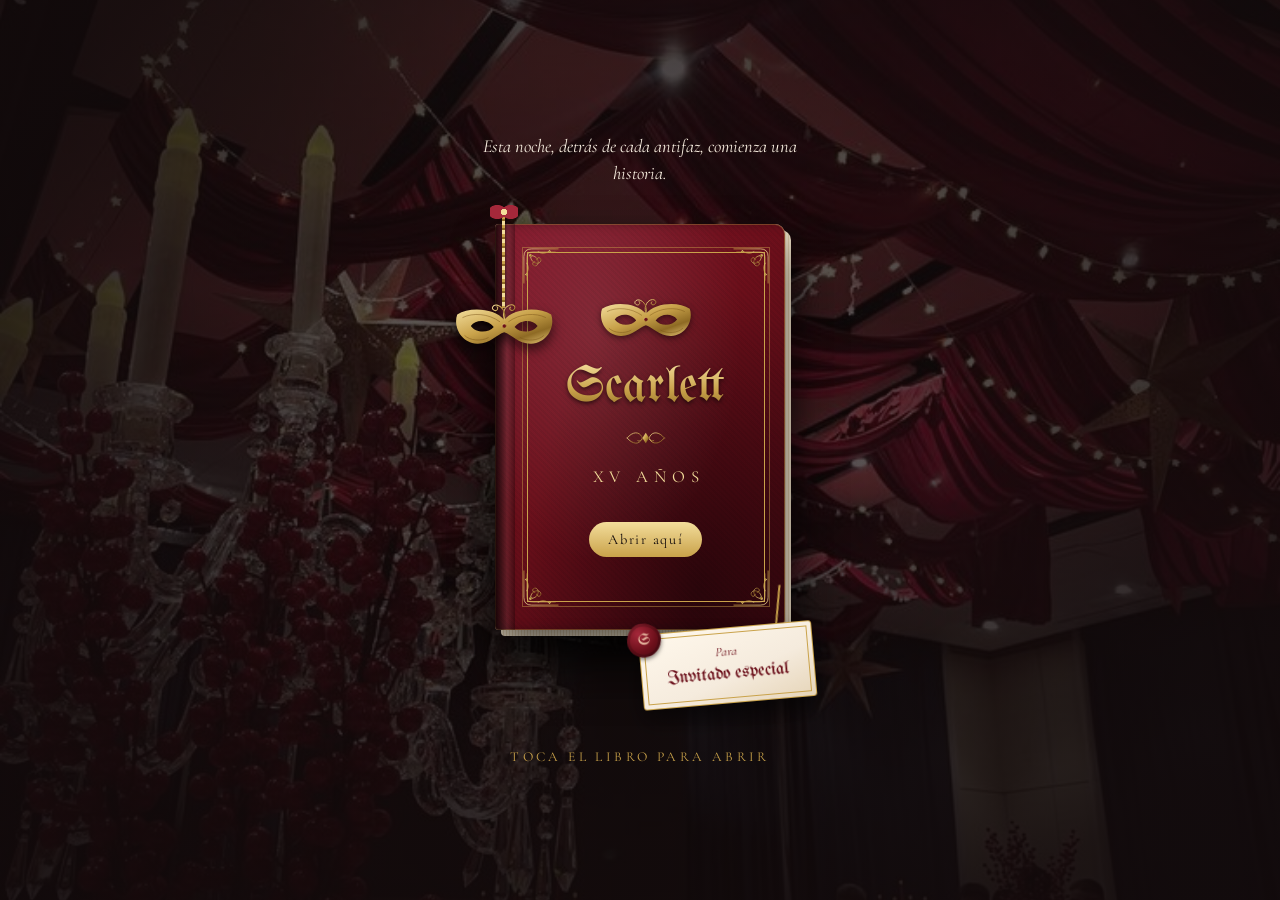
==== index.html @ 6836373e "Invitación XV de Scarlett" ====
<!doctype html>
<html lang="es">
<head>
  <meta charset="utf-8">
  <meta name="viewport" content="width=device-width, initial-scale=1, viewport-fit=cover">
  <title>Scarlett · XV años</title>
  <meta name="description" content="Baile de máscaras · Sábado 21 de noviembre de 2026 · Salón de Eventos Bonanza, El Alto">
  <meta name="theme-color" content="#120A0B">

  <!-- Vista previa al compartir por WhatsApp (se completan las URL al publicar) -->
  <meta property="og:type" content="website">
  <meta property="og:url" content="https://katlheen007.github.io/xv-scarlett/">
  <meta property="og:title" content="Scarlett · XV años">
  <meta property="og:description" content="Estás invitado a un baile de máscaras · Sábado 21 de noviembre, 17:00">
  <meta property="og:image" content="https://katlheen007.github.io/xv-scarlett/assets/portada-whatsapp.jpg">
  <meta property="og:image:width" content="1200">
  <meta property="og:image:height" content="630">
  <meta name="twitter:card" content="summary_large_image">

  <link rel="icon" href="assets/antifaz.svg" type="image/svg+xml">
  <link rel="preconnect" href="https://fonts.googleapis.com">
  <link rel="preconnect" href="https://fonts.gstatic.com" crossorigin>
  <link href="https://fonts.googleapis.com/css2?family=Cormorant+Garamond:ital,wght@0,400;0,500;0,600;1,400;1,500&family=UnifrakturMaguntia&display=swap" rel="stylesheet">
  <link rel="stylesheet" href="styles.css">
</head>
<body>
  <!-- Ornamentos reutilizables -->
  <svg width="0" height="0" style="position:absolute" aria-hidden="true">
    <defs>
      <linearGradient id="oro" x1="0" y1="0" x2="1" y2="1">
        <stop offset="0" stop-color="#F3DD9B"/>
        <stop offset=".45" stop-color="#C9A24A"/>
        <stop offset=".75" stop-color="#8E6A24"/>
        <stop offset="1" stop-color="#E8C877"/>
      </linearGradient>
      <!-- Esquina de filigrana -->
      <symbol id="esquina" viewBox="0 0 80 80">
        <g fill="none" stroke="url(#oro)" stroke-width="1.6" stroke-linecap="round">
          <path d="M4 76 V20 Q4 4 20 4 H76"/>
          <path d="M10 70 V24 Q10 10 24 10 H70" stroke-width=".8"/>
          <path d="M18 18 c10 0 16 6 16 14 c0 6 -5 9 -9 7 c-4 -2 -3 -8 2 -8"/>
          <path d="M18 18 c0 10 6 16 14 16 c6 0 9 -5 7 -9 c-2 -4 -8 -3 -8 2"/>
          <path d="M34 10 c6 4 14 4 22 0 M10 34 c4 6 4 14 0 22"/>
          <circle cx="18" cy="18" r="2.4" fill="url(#oro)"/>
          <circle cx="58" cy="9" r="1.5" fill="url(#oro)"/>
          <circle cx="9" cy="58" r="1.5" fill="url(#oro)"/>
        </g>
      </symbol>
      <!-- Separador -->
      <symbol id="separador" viewBox="0 0 240 24">
        <g fill="none" stroke="url(#oro)" stroke-width="1.2" stroke-linecap="round">
          <path d="M4 12 H92"/><path d="M148 12 H236"/>
          <path d="M92 12 c8 -10 18 -10 22 -2 c2 4 -2 8 -6 6"/>
          <path d="M148 12 c-8 -10 -18 -10 -22 -2 c-2 4 2 8 6 6"/>
          <path d="M92 12 c8 10 18 10 22 2"/><path d="M148 12 c-8 10 -18 10 -22 2"/>
        </g>
        <path d="M120 4 l5 8 -5 8 -5 -8z" fill="url(#oro)"/>
      </symbol>
      <!-- Antifaz -->
      <symbol id="antifaz" viewBox="0 0 200 100">
        <path fill="url(#oro)" fill-rule="evenodd" d="M100 34 C82 12 34 8 10 24 C2 46 16 78 48 80 C72 81 86 62 100 58 C114 62 128 81 152 80 C184 78 198 46 190 24 C166 8 118 12 100 34 Z
          M36 46 C46 32 70 34 80 48 C70 60 46 60 36 46 Z
          M164 46 C154 32 130 34 120 48 C130 60 154 60 164 46 Z"/>
        <g fill="none" stroke="#7A5418" stroke-width="1.3" opacity=".7">
          <path d="M20 30 C40 20 70 22 92 38"/><path d="M180 30 C160 20 130 22 108 38"/>
          <path d="M24 64 C34 74 56 76 70 68"/><path d="M176 64 C166 74 144 76 130 68"/>
        </g>
        <g fill="none" stroke="url(#oro)" stroke-width="2" stroke-linecap="round">
          <path d="M100 34 C96 22 100 10 110 6 C118 3 124 10 118 15 C114 18 108 14 112 10"/>
          <path d="M100 34 C104 20 96 8 86 6 C78 5 74 13 81 16 C86 18 90 12 86 9"/>
        </g>
        <circle cx="100" cy="46" r="4" fill="#6B0F1A" stroke="url(#oro)" stroke-width="1.2"/>
      </symbol>
    </defs>
  </svg>

  <canvas id="particulas" aria-hidden="true"></canvas>

  <!-- ============ PORTADA ============ -->
  <section id="portada" aria-label="Portada">
    <p class="portada-frase" data-texto="portadaFrase"></p>

    <div class="escena">
      <div class="libro" id="libro">
        <!-- Interior (se ve al abrir) -->
        <div class="libro-interior">
          <svg class="esq e1"><use href="#esquina"/></svg>
          <svg class="esq e2"><use href="#esquina"/></svg>
          <p class="interior-texto">Bienvenidos<br>al baile</p>
        </div>
        <div class="libro-paginas"></div>

        <!-- Tapa -->
        <button class="libro-tapa" id="abrir" aria-label="Abrir la invitación">
          <span class="tapa-frente">
            <span class="tapa-marco">
              <svg class="esq e1"><use href="#esquina"/></svg>
              <svg class="esq e2"><use href="#esquina"/></svg>
              <svg class="esq e3"><use href="#esquina"/></svg>
              <svg class="esq e4"><use href="#esquina"/></svg>
            </span>
            <svg class="tapa-antifaz"><use href="#antifaz"/></svg>
            <span class="tapa-nombre">Scarlett</span>
            <svg class="tapa-sep"><use href="#separador"/></svg>
            <span class="tapa-xv">XV años</span>
            <span class="tapa-boton">Abrir aquí</span>
          </span>
          <span class="tapa-dorso"></span>
        </button>
      </div>

      <!-- Antifaz colgante -->
      <div class="colgante" aria-hidden="true">
        <span class="cinta"></span>
        <span class="lazo"></span>
        <svg class="colgante-antifaz"><use href="#antifaz"/></svg>
      </div>

      <!-- Tarjeta con el nombre del invitado -->
      <div class="tarjeta" aria-live="polite">
        <span class="tarjeta-cordon"></span>
        <div class="tarjeta-cuerpo">
          <span class="tarjeta-para">Para</span>
          <span class="tarjeta-nombre" id="tarjetaNombre">Invitado especial</span>
          <span class="tarjeta-pases" id="tarjetaPases"></span>
          <span class="lacre">S</span>
        </div>
      </div>
    </div>

    <p class="portada-pista">Toca el libro para abrir</p>
  </section>

  <!-- ============ INVITACIÓN ============ -->
  <main id="invitacion" hidden>

    <!-- 1. Bienvenida -->
    <section class="seccion bienvenida">
      <div class="arco">
        <svg viewBox="0 0 260 360" class="arco-svg" aria-hidden="true">
          <defs>
            <linearGradient id="oroSil" x1="0" y1="0" x2="0" y2="1">
              <stop offset="0" stop-color="#F3DD9B"/><stop offset=".5" stop-color="#C9A24A"/><stop offset="1" stop-color="#8E6A24"/>
            </linearGradient>
            <radialGradient id="halo" cx=".5" cy=".38" r=".6">
              <stop offset="0" stop-color="#C9A24A" stop-opacity=".28"/><stop offset="1" stop-color="#C9A24A" stop-opacity="0"/>
            </radialGradient>
          </defs>
          <path d="M20 350 V130 C20 60 70 14 130 14 C190 14 240 60 240 130 V350" fill="url(#halo)" stroke="url(#oro)" stroke-width="2"/>
          <path d="M32 350 V132 C32 70 76 26 130 26 C184 26 228 70 228 132 V350" fill="none" stroke="url(#oro)" stroke-width=".8"/>
          <g fill="none" stroke="url(#oro)" stroke-width="1.4" stroke-linecap="round">
            <path d="M130 14 c-8 -10 -22 -8 -22 2 c0 6 8 8 10 3"/><path d="M130 14 c8 -10 22 -8 22 2 c0 6 -8 8 -10 3"/>
            <path d="M42 80 c-14 -2 -22 10 -14 18 c5 4 11 0 8 -5"/><path d="M218 80 c14 -2 22 10 14 18 c-5 4 -11 0 -8 -5"/>
          </g>
          <circle cx="130" cy="8" r="3" fill="url(#oro)"/>
          <!-- Silueta: chica con vestido de gala y antifaz -->
          <g fill="url(#oroSil)">
            <path d="M118 74 c-6 -14 4 -28 16 -26 c10 2 16 12 12 24 c-2 -6 -6 -10 -12 -10 c-6 0 -12 4 -16 12z"/>
            <ellipse cx="130" cy="78" rx="12" ry="14"/>
            <path d="M118 66 c-4 -4 -10 -2 -10 4 c2 4 8 4 10 0z"/>
            <path d="M125 90 h10 l1 8 h-12z"/>
            <path d="M108 104 c6 -6 14 -6 22 -6 c8 0 16 0 22 6 l-6 14 l-6 30 h-20 l-6 -30z"/>
            <path d="M110 106 c-8 10 -12 24 -10 40 c1 6 5 6 6 0 c1 -12 4 -24 10 -32z"/>
            <path d="M150 106 c8 10 12 24 10 40 c-1 6 -5 6 -6 0 c-1 -12 -4 -24 -10 -32z"/>
            <path d="M120 148 h20 c22 30 50 90 64 160 c-12 10 -40 18 -74 18 c-34 0 -62 -8 -74 -18 c14 -70 42 -130 64 -160z"/>
          </g>
          <g fill="none" stroke="#120A0B" stroke-width="1.2" opacity=".45">
            <path d="M120 160 c-14 40 -26 90 -30 140"/><path d="M140 160 c14 40 26 90 30 140"/>
            <path d="M130 156 v168"/>
            <path d="M58 300 c10 8 24 10 36 4 c12 8 24 8 36 0 c12 8 24 8 36 0 c12 6 26 4 36 -4"/>
          </g>
          <path d="M117 76 c3 -4 8 -4 11 -1 c1 1 3 1 4 0 c3 -3 8 -3 11 1 c-3 5 -9 6 -13 2 c-4 4 -10 3 -13 -2z" fill="#6B0F1A"/>
        </svg>
      </div>
      <h1 class="gotica nombre-grande">Scarlett</h1>
      <p class="subtitulo">XV años</p>
    </section>

    <!-- 2. Frase de apertura -->
    <section class="seccion frase">
      <svg class="sep"><use href="#separador"/></svg>
      <blockquote data-texto="fraseApertura"></blockquote>
      <svg class="sep"><use href="#separador"/></svg>
    </section>

    <!-- 3. Padres -->
    <section class="seccion padres tarjeta-seccion">
      <svg class="esq e1"><use href="#esquina"/></svg><svg class="esq e2"><use href="#esquina"/></svg>
      <svg class="esq e3"><use href="#esquina"/></svg><svg class="esq e4"><use href="#esquina"/></svg>
      <p class="etiqueta">Sus padres</p>
      <p class="gotica nombre-padre" data-texto="madre"></p>
      <p class="y">&amp;</p>
      <p class="gotica nombre-padre" data-texto="padre"></p>
      <p class="texto" data-texto="invitacion"></p>
      <p class="gotica nombre-completo" data-texto="quinceanera"></p>
    </section>

    <!-- 4. Fecha y cuenta regresiva -->
    <section class="seccion fecha">
      <p class="etiqueta">Reserva la fecha</p>
      <p class="fecha-grande" data-texto="fechaTexto"></p>
      <div class="cuenta" id="cuenta">
        <div><span id="cDias">--</span><small>días</small></div>
        <div><span id="cHoras">--</span><small>horas</small></div>
        <div><span id="cMin">--</span><small>min</small></div>
        <div><span id="cSeg">--</span><small>seg</small></div>
      </div>
      <p class="cuenta-fin" id="cuentaFin" hidden>¡La fiesta ha comenzado!</p>
    </section>

    <!-- 5. Hora y lugar -->
    <section class="seccion lugar">
      <svg class="icono" viewBox="0 0 48 64" aria-hidden="true">
        <path d="M24 4 c3 6 6 9 6 14 a6 6 0 0 1 -12 0 c0 -5 3 -8 6 -14z" fill="url(#oro)"/>
        <rect x="16" y="26" width="16" height="34" rx="2" fill="#F5EBDD"/>
        <path d="M16 30 h16" stroke="#C9A24A" stroke-width="1"/>
      </svg>
      <p class="etiqueta">Hora y lugar</p>
      <p class="hora" data-texto="hora"></p>
      <p class="lugar-nombre" data-texto="lugar"></p>
      <p class="texto" data-texto="ciudad"></p>
      <a class="boton" id="botonMapa" target="_blank" rel="noopener">Ver ubicación</a>
    </section>

    <!-- 6. Itinerario -->
    <section class="seccion itinerario">
      <p class="etiqueta">Itinerario</p>
      <h2 class="gotica titulo">La noche</h2>
      <ol class="linea" id="itinerario"></ol>
    </section>

    <!-- 7. Vestimenta -->
    <section class="seccion vestimenta tarjeta-seccion">
      <svg class="esq e1"><use href="#esquina"/></svg><svg class="esq e2"><use href="#esquina"/></svg>
      <svg class="esq e3"><use href="#esquina"/></svg><svg class="esq e4"><use href="#esquina"/></svg>
      <p class="etiqueta">Código de vestimenta</p>
      <p class="gotica titulo" data-texto="vestimenta"></p>
      <svg class="icono-antifaz"><use href="#antifaz"/></svg>
      <p class="texto" data-texto="vestimentaNota"></p>
    </section>

    <!-- 8. Fotos -->
    <section class="seccion fotos">
      <svg class="icono" viewBox="0 0 64 48" aria-hidden="true">
        <rect x="4" y="10" width="56" height="34" rx="4" fill="none" stroke="url(#oro)" stroke-width="2"/>
        <path d="M22 10 l4 -6 h12 l4 6" fill="none" stroke="url(#oro)" stroke-width="2"/>
        <circle cx="32" cy="27" r="10" fill="none" stroke="url(#oro)" stroke-width="2"/>
        <circle cx="32" cy="27" r="4" fill="url(#oro)"/>
      </svg>
      <p class="etiqueta">Comparte tus fotos</p>
      <p class="texto" data-texto="fotosTexto"></p>
      <a class="boton" id="botonAlbum" target="_blank" rel="noopener">Subir mis fotos</a>
    </section>

    <!-- 9. Cierre -->
    <section class="seccion cierre">
      <svg class="sep"><use href="#separador"/></svg>
      <p class="texto cierre-texto" data-texto="cierre"></p>
      <p class="despedida" data-texto="despedida"></p>
      <p class="gotica firma">Scarlett</p>
      <svg class="icono-antifaz pequeno"><use href="#antifaz"/></svg>
    </section>
  </main>

  <button class="musica" id="musica" aria-label="Pausar música" hidden>
    <svg viewBox="0 0 24 24" class="ico-on"><path d="M9 18V6l11-2v12" fill="none" stroke="currentColor" stroke-width="1.8"/><circle cx="6.5" cy="18" r="2.6" fill="currentColor"/><circle cx="17.5" cy="16" r="2.6" fill="currentColor"/></svg>
    <svg viewBox="0 0 24 24" class="ico-off"><path d="M9 18V6l11-2v12" fill="none" stroke="currentColor" stroke-width="1.8"/><circle cx="6.5" cy="18" r="2.6" fill="currentColor"/><circle cx="17.5" cy="16" r="2.6" fill="currentColor"/><path d="M3 3l18 18" stroke="currentColor" stroke-width="2" stroke-linecap="round"/></svg>
  </button>

  <audio id="audio" src="assets/musica.mp3" preload="auto" loop></audio>
  <script src="script.js"></script>
</body>
</html>
---- styles.css ----
/* =========================================================
   XV de Scarlett · Baile de máscaras victoriano
   ========================================================= */
:root {
  --burdeos: #6B0F1A;
  --burdeos-osc: #3E0710;
  --dorado: #C9A24A;
  --dorado-claro: #F3DD9B;
  --negro: #120A0B;
  --azul: #14213D;
  --marfil: #F5EBDD;
  --gotica: "UnifrakturMaguntia", "Old English Text MT", serif;
  --serif: "Cormorant Garamond", Garamond, Georgia, serif;
}

* { box-sizing: border-box; margin: 0; padding: 0; }
[hidden] { display: none !important; }
html { -webkit-text-size-adjust: 100%; }
body {
  min-height: 100svh;
  background:
    radial-gradient(ellipse at 50% 0%, rgba(20, 33, 61, .55), transparent 60%),
    radial-gradient(ellipse at 50% 100%, rgba(107, 15, 26, .35), transparent 65%),
    var(--negro);
  background-attachment: fixed;
  color: var(--marfil);
  font-family: var(--serif);
  font-size: 19px;
  line-height: 1.5;
  overflow-x: hidden;
}
body.cerrado { overflow: hidden; height: 100svh; }

#particulas { position: fixed; inset: 0; width: 100%; height: 100%; pointer-events: none; z-index: 1; }

.gotica { font-family: var(--gotica); font-weight: 400; line-height: 1.1; }
.oro-texto, .gotica, .etiqueta, .fecha-grande, .hora {
  background: linear-gradient(180deg, var(--dorado-claro), var(--dorado) 55%, #9C7629);
  -webkit-background-clip: text; background-clip: text; color: transparent;
}

/* ================= PORTADA ================= */
#portada {
  position: fixed; inset: 0; z-index: 5;
  display: flex; flex-direction: column; align-items: center; justify-content: center;
  gap: 4vh; padding: 24px 16px;
  background:
    radial-gradient(ellipse at 50% 45%, rgba(18,10,11,.2), rgba(18,10,11,.85) 80%),
    linear-gradient(180deg, rgba(18,10,11,.4), rgba(18,10,11,.6)),
    url("assets/fondo-portada.jpg") center / cover no-repeat,
    var(--negro);
  transition: opacity 1s ease, visibility 1s;
}
#portada.desvanecer { opacity: 0; visibility: hidden; }

.portada-frase {
  max-width: 320px; text-align: center; font-style: italic; font-size: 1.15rem;
  color: var(--marfil); opacity: 0; animation: aparecer 1.6s .3s ease forwards;
}
.portada-pista {
  font-size: .85rem; letter-spacing: .25em; text-transform: uppercase;
  color: var(--dorado); opacity: 0; animation: aparecer 1s 1.6s forwards, latir 2.4s 2.6s infinite;
}

.escena {
  position: relative;
  width: min(66vw, 290px, 46svh);
  aspect-ratio: 3 / 4.2;
  perspective: 1600px; margin-bottom: 9svh;
  opacity: 0; animation: aparecer 1.4s .8s ease forwards;
}

.libro { position: absolute; inset: 0; transform-style: preserve-3d; }

.libro-interior, .libro-paginas, .libro-tapa { position: absolute; inset: 0; border-radius: 4px 10px 10px 4px; }

.libro-paginas {
  transform: translate(6px, 6px); z-index: -1;
  background: repeating-linear-gradient(90deg, #EADCC3 0 2px, #D9C7A8 2px 3px);
  box-shadow: 0 30px 50px rgba(0,0,0,.7);
}
.libro-interior {
  background: radial-gradient(ellipse at center, #FBF4E8, #E9DAC0);
  display: grid; place-items: center; text-align: center;
  box-shadow: inset 12px 0 20px rgba(0,0,0,.15);
}
.interior-texto { font-family: var(--gotica); font-size: 1.8rem; color: var(--burdeos); line-height: 1.2; }
.libro-interior .esq { width: 44px; height: 44px; }

.libro-tapa {
  border: 0; padding: 0; cursor: pointer; background: none; font: inherit;
  transform-origin: left center; transform-style: preserve-3d;
  transition: transform 1.2s cubic-bezier(.6, .05, .3, 1);
  -webkit-tap-highlight-color: transparent;
}
.libro.abierto .libro-tapa { transform: rotateY(-165deg); }

.tapa-frente, .tapa-dorso {
  position: absolute; inset: 0; border-radius: inherit;
  backface-visibility: hidden; -webkit-backface-visibility: hidden;
}
.tapa-frente {
  display: flex; flex-direction: column; align-items: center; justify-content: center; gap: 4%;
  background:
    radial-gradient(ellipse at 35% 25%, rgba(255,255,255,.10), transparent 55%),
    radial-gradient(ellipse at 70% 90%, rgba(0,0,0,.45), transparent 60%),
    repeating-linear-gradient(45deg, rgba(0,0,0,.05) 0 2px, transparent 2px 4px),
    linear-gradient(135deg, #85162A, var(--burdeos) 45%, var(--burdeos-osc));
  box-shadow:
    inset 10px 0 14px -4px rgba(0,0,0,.6),
    inset 0 0 0 1px rgba(201,162,74,.4),
    0 20px 40px rgba(0,0,0,.6);
}
/* lomo */
.tapa-frente::before {
  content: ""; position: absolute; left: 0; top: 0; bottom: 0; width: 7%;
  background: linear-gradient(90deg, rgba(0,0,0,.5), rgba(255,255,255,.07) 60%, rgba(0,0,0,.3));
  border-radius: 4px 0 0 4px;
}
.tapa-dorso {
  transform: rotateY(180deg);
  background: linear-gradient(90deg, #E9DAC0, #FBF4E8);
  border-radius: 10px 4px 4px 10px;
}
.tapa-marco {
  position: absolute; inset: 7% 7% 7% 11%;
  border: 1.5px solid var(--dorado); outline: 1px solid rgba(201,162,74,.45); outline-offset: 4px;
}
.esq { position: absolute; width: 38px; height: 38px; }
.esq.e1 { top: -6px; left: -6px; }
.esq.e2 { top: -6px; right: -6px; transform: scaleX(-1); }
.esq.e3 { bottom: -6px; left: -6px; transform: scaleY(-1); }
.esq.e4 { bottom: -6px; right: -6px; transform: scale(-1); }
.libro-interior .esq.e1 { top: 10px; left: 10px; }
.libro-interior .esq.e2 { top: auto; bottom: 10px; right: 10px; left: auto; transform: scale(-1); }

.tapa-antifaz { width: 42%; height: 12%; filter: drop-shadow(0 2px 3px rgba(0,0,0,.5)); position: relative; left: 2%; }
.tapa-nombre {
  font-family: var(--gotica); font-size: clamp(2.2rem, 12vw, 3.2rem); line-height: 1; position: relative; left: 2%;
  background: linear-gradient(180deg, var(--dorado-claro), var(--dorado) 55%, #8E6A24);
  -webkit-background-clip: text; background-clip: text; color: transparent;
  filter: drop-shadow(0 2px 2px rgba(0,0,0,.6));
}
.tapa-sep { width: 55%; height: 18px; position: relative; left: 2%; }
.tapa-xv { font-size: 1.05rem; letter-spacing: .35em; text-transform: uppercase; color: var(--dorado-claro); position: relative; left: 3%; }
.tapa-boton {
  margin-top: 6%; position: relative; left: 2%;
  padding: .45em 1.3em; font-size: .9rem; letter-spacing: .12em;
  color: var(--negro); background: linear-gradient(180deg, var(--dorado-claro), var(--dorado));
  border-radius: 999px; box-shadow: 0 0 0 0 rgba(243,221,155,.6);
  animation: pulso 2.2s 2s infinite;
}

/* Antifaz colgante */
.colgante {
  position: absolute; left: -15%; top: -3%; width: 36%; z-index: 3;
  transform-origin: 50% 0; animation: balanceo 4.5s ease-in-out infinite;
  transition: opacity .6s;
}
.cinta {
  display: block; width: 3px; height: 96px; margin: 0 auto;
  background: repeating-linear-gradient(180deg, var(--dorado-claro) 0 4px, var(--dorado) 4px 7px, #8E6A24 7px 9px);
  box-shadow: 0 0 4px rgba(0,0,0,.6);
}
.lazo {
  position: absolute; top: -8px; left: 50%; width: 28px; height: 16px; transform: translateX(-50%);
  background: radial-gradient(circle at 50% 50%, var(--dorado-claro) 18%, transparent 20%),
    radial-gradient(ellipse 34% 46% at 26% 50%, #A5283A 90%, transparent 100%),
    radial-gradient(ellipse 34% 46% at 74% 50%, #A5283A 90%, transparent 100%);
}
.colgante-antifaz { display: block; width: 100%; aspect-ratio: 2 / 1; margin-top: -6px; filter: drop-shadow(0 6px 6px rgba(0,0,0,.6)); }

/* Tarjeta del invitado */
.tarjeta {
  position: absolute; right: -9%; bottom: -17%; width: 60%; z-index: 4;
  transform: rotate(-5deg); transform-origin: 80% 0;
  animation: balanceoSuave 5.5s ease-in-out infinite;
  transition: opacity .6s;
}
.tarjeta-cordon {
  position: absolute; right: 18%; top: -38px; width: 1.5px; height: 44px;
  background: var(--dorado); transform: rotate(10deg);
}
.tarjeta-cuerpo {
  position: relative; display: flex; flex-direction: column; align-items: center; text-align: center;
  padding: 14px 12px 16px;
  background: linear-gradient(160deg, #FFF8EC, var(--marfil) 60%, #E6D5B9);
  color: var(--negro);
  border: 1.5px solid var(--dorado); outline: 1px solid var(--dorado); outline-offset: -6px;
  border-radius: 3px; box-shadow: 0 12px 24px rgba(0,0,0,.55);
}
.tarjeta-para { font-style: italic; font-size: .8rem; color: var(--burdeos); }
.tarjeta-nombre { font-family: var(--gotica); font-size: 1.15rem; line-height: 1.15; color: var(--burdeos); margin: 2px 0; word-break: break-word; }
.tarjeta-pases { font-size: .8rem; letter-spacing: .08em; color: #5a4a3a; }
.tarjeta-pases:empty { display: none; }
.lacre {
  position: absolute; left: -12px; top: -12px; width: 34px; height: 34px; display: grid; place-items: center;
  font-family: var(--gotica); font-size: 1rem; color: #E6B8A0;
  background: radial-gradient(circle at 35% 30%, #A5283A, var(--burdeos) 55%, #3E0710);
  border-radius: 46% 54% 50% 50% / 52% 46% 54% 48%;
  box-shadow: 0 2px 4px rgba(0,0,0,.5), inset 0 0 0 3px rgba(0,0,0,.18);
}

.libro.abierto ~ .colgante, .libro.abierto ~ .tarjeta { opacity: 0; }

/* ================= INVITACIÓN ================= */
#invitacion {
  position: relative; z-index: 2;
  max-width: 520px; margin: 0 auto; padding: 40px 16px 120px;
  opacity: 0; transition: opacity 1.2s ease;
}
#invitacion.visible { opacity: 1; }

.seccion {
  position: relative; text-align: center;
  padding: 56px 20px; margin: 0 0 18px;
  opacity: 0; transform: translateY(30px);
  transition: opacity 1s ease, transform 1s ease;
}
.seccion.revelada { opacity: 1; transform: none; }

.tarjeta-seccion {
  background: linear-gradient(180deg, rgba(107,15,26,.32), rgba(18,10,11,.55));
  border: 1px solid rgba(201,162,74,.5);
  outline: 1px solid rgba(201,162,74,.25); outline-offset: 6px;
  margin: 28px 8px;
}
.tarjeta-seccion .esq { width: 46px; height: 46px; }

.etiqueta { font-size: .82rem; letter-spacing: .32em; text-transform: uppercase; margin-bottom: 14px; font-weight: 600; }
.texto { font-size: 1.15rem; color: rgba(245,235,221,.9); }
.titulo { font-size: 2.6rem; margin-bottom: 8px; }
.sep { width: 200px; height: 20px; display: block; margin: 0 auto; }

/* Bienvenida */
.bienvenida { padding-top: 10px; }
.arco { width: min(76vw, 300px); margin: 0 auto; }
.arco-svg { width: 100%; height: auto; display: block; filter: drop-shadow(0 0 18px rgba(201,162,74,.25)); }
.nombre-grande { font-size: clamp(4rem, 22vw, 5.6rem); margin-top: 10px; filter: drop-shadow(0 3px 6px rgba(0,0,0,.6)); }
.subtitulo { letter-spacing: .5em; text-transform: uppercase; color: var(--dorado-claro); font-size: 1.05rem; margin-top: 4px; }

/* Frase */
.frase blockquote { font-style: italic; font-size: 1.4rem; line-height: 1.55; margin: 28px 0; color: var(--marfil); }
.frase blockquote::before { content: "“"; }
.frase blockquote::after { content: "”"; }

/* Padres */
.nombre-padre { font-size: 1.75rem; }
.y { font-style: italic; color: var(--dorado); font-size: 1.3rem; margin: 2px 0; }
.padres .texto { margin: 22px 0 14px; }
.nombre-completo { font-size: 2rem; }

/* Fecha */
.fecha-grande { font-size: 1.9rem; font-weight: 600; margin-bottom: 26px; }
.cuenta { display: grid; grid-template-columns: repeat(4, 1fr); gap: 10px; max-width: 360px; margin: 0 auto; }
.cuenta div {
  display: flex; flex-direction: column; align-items: center; padding: 12px 4px;
  border: 1px solid rgba(201,162,74,.55); border-radius: 6px;
  background: linear-gradient(180deg, rgba(20,33,61,.55), rgba(18,10,11,.6));
}
.cuenta span { font-size: 2rem; font-weight: 600; line-height: 1; color: var(--dorado-claro); font-variant-numeric: tabular-nums; }
.cuenta small { font-size: .72rem; letter-spacing: .2em; text-transform: uppercase; margin-top: 6px; color: rgba(245,235,221,.75); }
.cuenta-fin { font-family: var(--gotica); font-size: 2rem; color: var(--dorado-claro); }

/* Lugar */
.icono { width: 54px; height: 54px; margin: 0 auto 10px; display: block; }
.hora { font-size: 2.6rem; font-weight: 600; line-height: 1; margin-bottom: 10px; }
.lugar-nombre { font-size: 1.5rem; font-weight: 600; }
.boton {
  display: inline-block; margin-top: 22px; padding: .7em 1.8em;
  font-family: var(--serif); font-size: 1.05rem; font-weight: 600; letter-spacing: .1em; text-decoration: none;
  color: var(--negro); background: linear-gradient(180deg, var(--dorado-claro), var(--dorado));
  border-radius: 999px; box-shadow: 0 6px 18px rgba(201,162,74,.25);
  transition: transform .2s, box-shadow .2s;
}
.boton:active { transform: scale(.97); }
.boton.inactivo { opacity: .55; pointer-events: none; }

/* Itinerario */
.linea { list-style: none; position: relative; max-width: 360px; margin: 18px auto 0; text-align: left; }
.linea::before {
  content: ""; position: absolute; left: 86px; top: 8px; bottom: 8px; width: 1px;
  background: linear-gradient(180deg, transparent, var(--dorado), transparent);
}
.linea li { display: grid; grid-template-columns: 74px 24px 1fr; align-items: center; gap: 0; padding: 12px 0; }
.linea .h { text-align: right; padding-right: 12px; color: var(--dorado-claro); font-weight: 600; font-variant-numeric: tabular-nums; }
.linea .punto { width: 10px; height: 10px; transform: rotate(45deg); background: var(--dorado); justify-self: center; position: relative; left: 1px; box-shadow: 0 0 10px rgba(201,162,74,.7); }
.linea .t { font-size: 1.2rem; padding-left: 8px; }

/* Vestimenta */
.icono-antifaz { width: 140px; height: 70px; display: block; margin: 8px auto 12px; filter: drop-shadow(0 4px 10px rgba(201,162,74,.3)); }
.icono-antifaz.pequeno { width: 80px; height: 40px; margin-top: 20px; }

/* Cierre */
.cierre-texto { font-style: italic; font-size: 1.3rem; margin: 26px 0 18px; }
.despedida { font-size: 1.1rem; color: var(--dorado-claro); letter-spacing: .05em; }
.firma { font-size: 3.4rem; margin-top: 10px; }

/* Botón de música */
.musica {
  position: fixed; right: 16px; bottom: calc(16px + env(safe-area-inset-bottom)); z-index: 10;
  width: 50px; height: 50px; border-radius: 50%; border: 1px solid var(--dorado);
  background: rgba(18,10,11,.8); color: var(--dorado-claro); cursor: pointer;
  display: grid; place-items: center; backdrop-filter: blur(6px); -webkit-backdrop-filter: blur(6px);
  box-shadow: 0 4px 14px rgba(0,0,0,.5);
}
.musica svg { width: 24px; height: 24px; grid-area: 1 / 1; }
.musica .ico-off { display: none; }
.musica.pausada .ico-on { display: none; }
.musica.pausada .ico-off { display: block; }
.musica:not(.pausada) .ico-on { animation: girarSuave 3s ease-in-out infinite; }

/* Animaciones */
@keyframes aparecer { from { opacity: 0; transform: translateY(10px); } to { opacity: 1; transform: none; } }
@keyframes latir { 0%, 100% { opacity: .55; } 50% { opacity: 1; } }
@keyframes pulso { 0% { box-shadow: 0 0 0 0 rgba(243,221,155,.55); } 70% { box-shadow: 0 0 0 12px rgba(243,221,155,0); } 100% { box-shadow: 0 0 0 0 rgba(243,221,155,0); } }
@keyframes balanceo { 0%, 100% { transform: rotate(6deg); } 50% { transform: rotate(-6deg); } }
@keyframes balanceoSuave { 0%, 100% { transform: rotate(-5deg); } 50% { transform: rotate(-1deg); } }
@keyframes girarSuave { 0%, 100% { transform: rotate(-8deg); } 50% { transform: rotate(8deg); } }

@media (min-width: 700px) {
  body { font-size: 20px; }
  .seccion { padding: 70px 40px; }
}
@media (prefers-reduced-motion: reduce) {
  *, *::before, *::after { animation-duration: .01ms !important; animation-iteration-count: 1 !important; }
  .seccion { transition: none; }
}
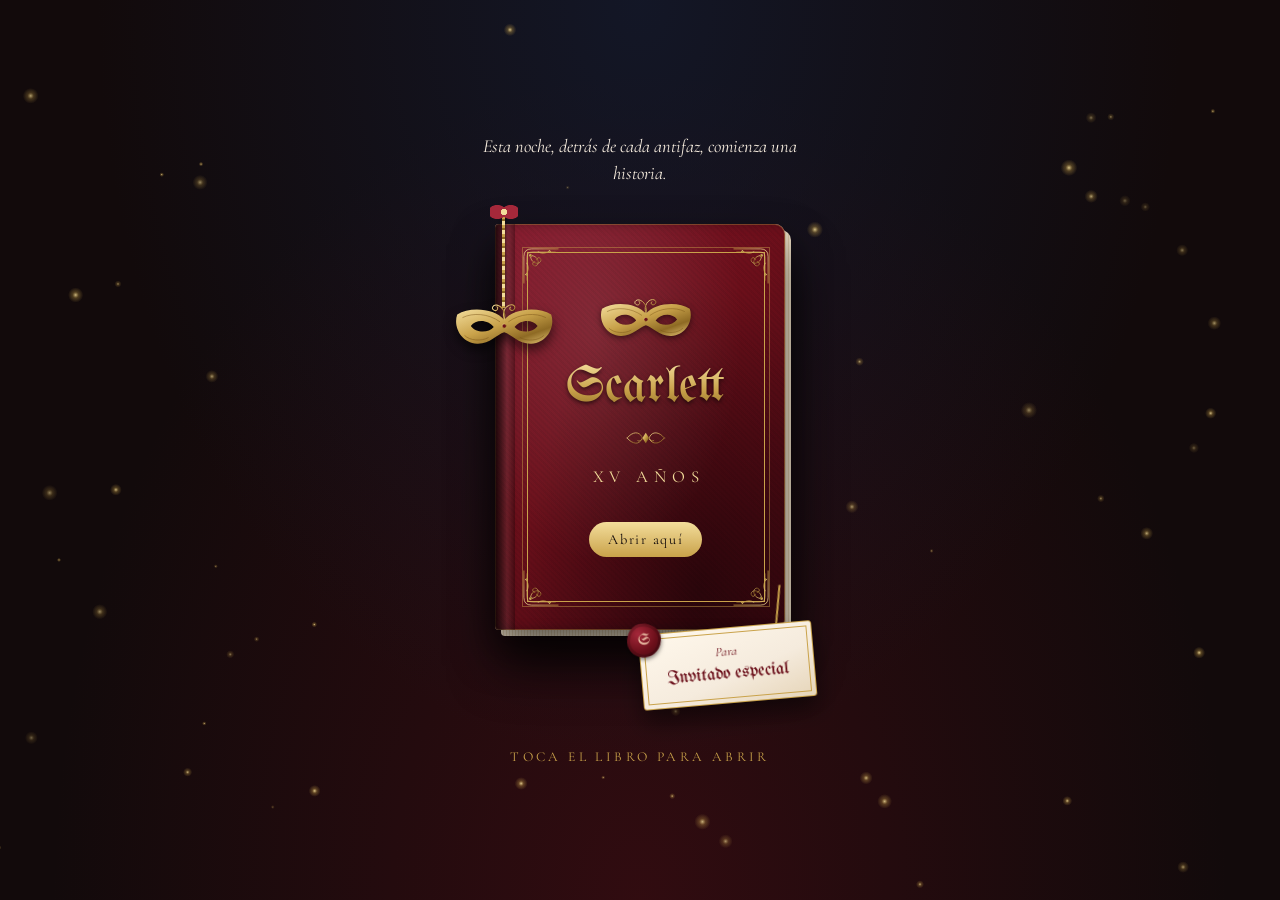
==== commit 52ee0296: "Foto del salón en el arco de bienvenida" ====
--- a/index.html
+++ b/index.html
@@ -142,34 +142,24 @@
             <linearGradient id="oroSil" x1="0" y1="0" x2="0" y2="1">
               <stop offset="0" stop-color="#F3DD9B"/><stop offset=".5" stop-color="#C9A24A"/><stop offset="1" stop-color="#8E6A24"/>
             </linearGradient>
+            <linearGradient id="veloArco" x1="0" y1="0" x2="0" y2="1">
+              <stop offset="0" stop-color="#120A0B" stop-opacity=".15"/><stop offset=".7" stop-color="#120A0B" stop-opacity="0"/><stop offset="1" stop-color="#120A0B" stop-opacity=".85"/>
+            </linearGradient>
             <radialGradient id="halo" cx=".5" cy=".38" r=".6">
               <stop offset="0" stop-color="#C9A24A" stop-opacity=".28"/><stop offset="1" stop-color="#C9A24A" stop-opacity="0"/>
             </radialGradient>
           </defs>
-          <path d="M20 350 V130 C20 60 70 14 130 14 C190 14 240 60 240 130 V350" fill="url(#halo)" stroke="url(#oro)" stroke-width="2"/>
-          <path d="M32 350 V132 C32 70 76 26 130 26 C184 26 228 70 228 132 V350" fill="none" stroke="url(#oro)" stroke-width=".8"/>
-          <g fill="none" stroke="url(#oro)" stroke-width="1.4" stroke-linecap="round">
+          <path d="M20 350 V130 C20 60 70 14 130 14 C190 14 240 60 240 130 V350" fill="none" stroke="url(#oro)" stroke-width="2"/>
+                    <g fill="none" stroke="url(#oro)" stroke-width="1.4" stroke-linecap="round">
             <path d="M130 14 c-8 -10 -22 -8 -22 2 c0 6 8 8 10 3"/><path d="M130 14 c8 -10 22 -8 22 2 c0 6 -8 8 -10 3"/>
             <path d="M42 80 c-14 -2 -22 10 -14 18 c5 4 11 0 8 -5"/><path d="M218 80 c14 -2 22 10 14 18 c-5 4 -11 0 -8 -5"/>
           </g>
           <circle cx="130" cy="8" r="3" fill="url(#oro)"/>
-          <!-- Silueta: chica con vestido de gala y antifaz -->
-          <g fill="url(#oroSil)">
-            <path d="M118 74 c-6 -14 4 -28 16 -26 c10 2 16 12 12 24 c-2 -6 -6 -10 -12 -10 c-6 0 -12 4 -16 12z"/>
-            <ellipse cx="130" cy="78" rx="12" ry="14"/>
-            <path d="M118 66 c-4 -4 -10 -2 -10 4 c2 4 8 4 10 0z"/>
-            <path d="M125 90 h10 l1 8 h-12z"/>
-            <path d="M108 104 c6 -6 14 -6 22 -6 c8 0 16 0 22 6 l-6 14 l-6 30 h-20 l-6 -30z"/>
-            <path d="M110 106 c-8 10 -12 24 -10 40 c1 6 5 6 6 0 c1 -12 4 -24 10 -32z"/>
-            <path d="M150 106 c8 10 12 24 10 40 c-1 6 -5 6 -6 0 c-1 -12 -4 -24 -10 -32z"/>
-            <path d="M120 148 h20 c22 30 50 90 64 160 c-12 10 -40 18 -74 18 c-34 0 -62 -8 -74 -18 c14 -70 42 -130 64 -160z"/>
-          </g>
-          <g fill="none" stroke="#120A0B" stroke-width="1.2" opacity=".45">
-            <path d="M120 160 c-14 40 -26 90 -30 140"/><path d="M140 160 c14 40 26 90 30 140"/>
-            <path d="M130 156 v168"/>
-            <path d="M58 300 c10 8 24 10 36 4 c12 8 24 8 36 0 c12 8 24 8 36 0 c12 6 26 4 36 -4"/>
-          </g>
-          <path d="M117 76 c3 -4 8 -4 11 -1 c1 1 3 1 4 0 c3 -3 8 -3 11 1 c-3 5 -9 6 -13 2 c-4 4 -10 3 -13 -2z" fill="#6B0F1A"/>
+          <!-- Foto dentro del arco -->
+          <clipPath id="recorteArco"><path d="M32 350 V132 C32 70 76 26 130 26 C184 26 228 70 228 132 V350 Z"/></clipPath>
+          <image href="assets/foto-arco.jpg" x="32" y="26" width="196" height="324" preserveAspectRatio="xMidYMid slice" clip-path="url(#recorteArco)"/>
+          <path d="M32 350 V132 C32 70 76 26 130 26 C184 26 228 70 228 132 V350 Z" fill="url(#veloArco)"/>
+          <path d="M32 350 V132 C32 70 76 26 130 26 C184 26 228 70 228 132 V350" fill="none" stroke="url(#oro)" stroke-width="1.2"/>
         </svg>
       </div>
       <h1 class="gotica nombre-grande">Scarlett</h1>
--- a/styles.css
+++ b/styles.css
@@ -44,11 +44,6 @@
   position: fixed; inset: 0; z-index: 5;
   display: flex; flex-direction: column; align-items: center; justify-content: center;
   gap: 4vh; padding: 24px 16px;
-  background:
-    radial-gradient(ellipse at 50% 45%, rgba(18,10,11,.2), rgba(18,10,11,.85) 80%),
-    linear-gradient(180deg, rgba(18,10,11,.4), rgba(18,10,11,.6)),
-    url("assets/fondo-portada.jpg") center / cover no-repeat,
-    var(--negro);
   transition: opacity 1s ease, visibility 1s;
 }
 #portada.desvanecer { opacity: 0; visibility: hidden; }
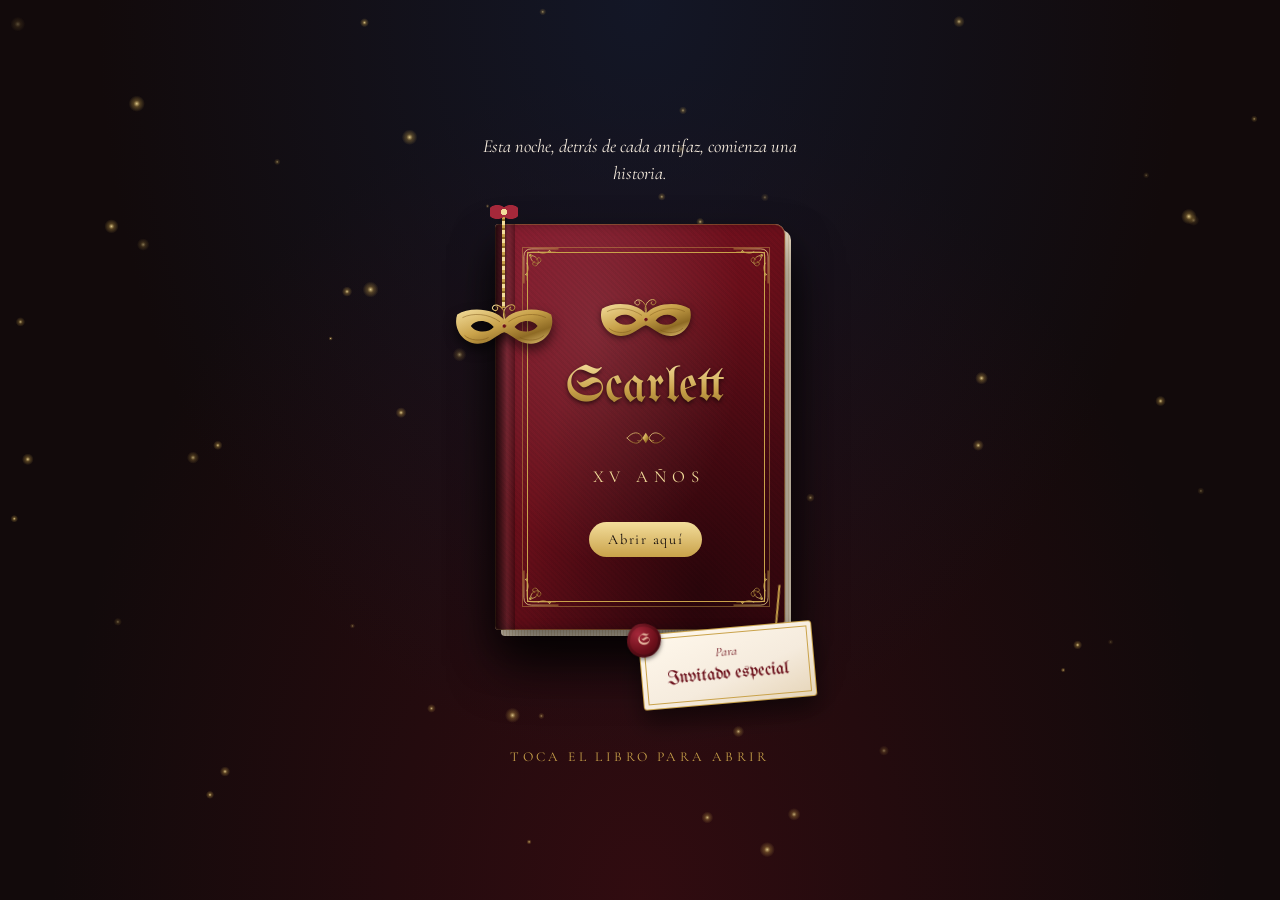
==== commit 0d32ae1f: "Quitar itinerario" ====
--- a/index.html
+++ b/index.html
@@ -212,14 +212,8 @@
       <a class="boton" id="botonMapa" target="_blank" rel="noopener">Ver ubicación</a>
     </section>
 
-    <!-- 6. Itinerario -->
-    <section class="seccion itinerario">
-      <p class="etiqueta">Itinerario</p>
-      <h2 class="gotica titulo">La noche</h2>
-      <ol class="linea" id="itinerario"></ol>
-    </section>
-
-    <!-- 7. Vestimenta -->
+
+    <!-- 6. Vestimenta -->
     <section class="seccion vestimenta tarjeta-seccion">
       <svg class="esq e1"><use href="#esquina"/></svg><svg class="esq e2"><use href="#esquina"/></svg>
       <svg class="esq e3"><use href="#esquina"/></svg><svg class="esq e4"><use href="#esquina"/></svg>
@@ -229,7 +223,7 @@
       <p class="texto" data-texto="vestimentaNota"></p>
     </section>
 
-    <!-- 8. Fotos -->
+    <!-- 7. Fotos -->
     <section class="seccion fotos">
       <svg class="icono" viewBox="0 0 64 48" aria-hidden="true">
         <rect x="4" y="10" width="56" height="34" rx="4" fill="none" stroke="url(#oro)" stroke-width="2"/>
@@ -242,7 +236,7 @@
       <a class="boton" id="botonAlbum" target="_blank" rel="noopener">Subir mis fotos</a>
     </section>
 
-    <!-- 9. Cierre -->
+    <!-- 8. Cierre -->
     <section class="seccion cierre">
       <svg class="sep"><use href="#separador"/></svg>
       <p class="texto cierre-texto" data-texto="cierre"></p>
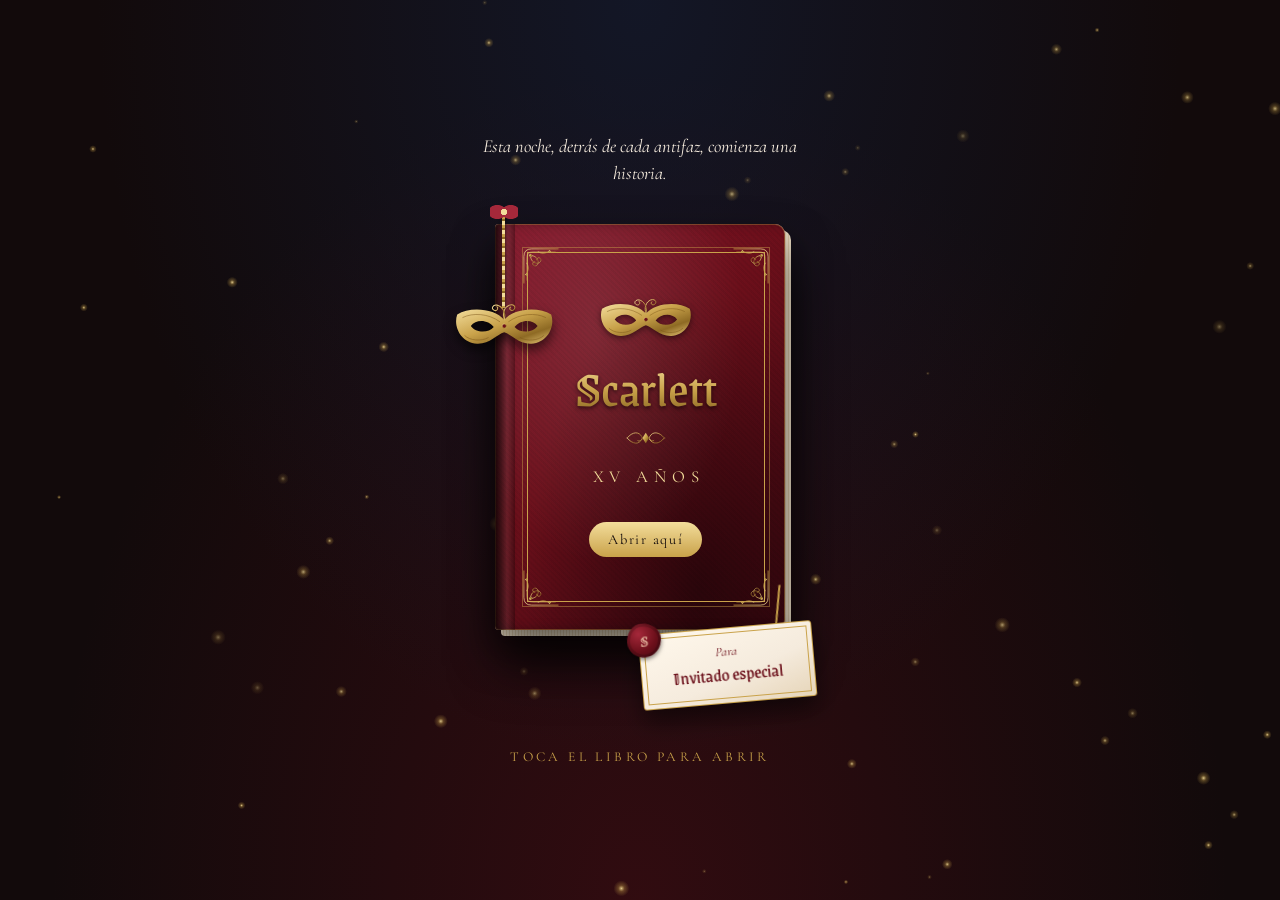
==== commit 77bb637d: "Foto de antifaces y tipografía legible" ====
--- a/index.html
+++ b/index.html
@@ -20,7 +20,7 @@
   <link rel="icon" href="assets/antifaz.svg" type="image/svg+xml">
   <link rel="preconnect" href="https://fonts.googleapis.com">
   <link rel="preconnect" href="https://fonts.gstatic.com" crossorigin>
-  <link href="https://fonts.googleapis.com/css2?family=Cormorant+Garamond:ital,wght@0,400;0,500;0,600;1,400;1,500&family=UnifrakturMaguntia&display=swap" rel="stylesheet">
+  <link href="https://fonts.googleapis.com/css2?family=Cormorant+Garamond:ital,wght@0,400;0,500;0,600;1,400;1,500&family=Grenze+Gotisch:wght@500;600&display=swap" rel="stylesheet">
   <link rel="stylesheet" href="styles.css">
 </head>
 <body>
--- a/styles.css
+++ b/styles.css
@@ -9,7 +9,7 @@
   --negro: #120A0B;
   --azul: #14213D;
   --marfil: #F5EBDD;
-  --gotica: "UnifrakturMaguntia", "Old English Text MT", serif;
+  --gotica: "Grenze Gotisch", "Old English Text MT", serif;
   --serif: "Cormorant Garamond", Garamond, Georgia, serif;
 }
 
@@ -33,7 +33,7 @@
 
 #particulas { position: fixed; inset: 0; width: 100%; height: 100%; pointer-events: none; z-index: 1; }
 
-.gotica { font-family: var(--gotica); font-weight: 400; line-height: 1.1; }
+.gotica { font-family: var(--gotica); font-weight: 500; line-height: 1.1; }
 .oro-texto, .gotica, .etiqueta, .fecha-grande, .hora {
   background: linear-gradient(180deg, var(--dorado-claro), var(--dorado) 55%, #9C7629);
   -webkit-background-clip: text; background-clip: text; color: transparent;
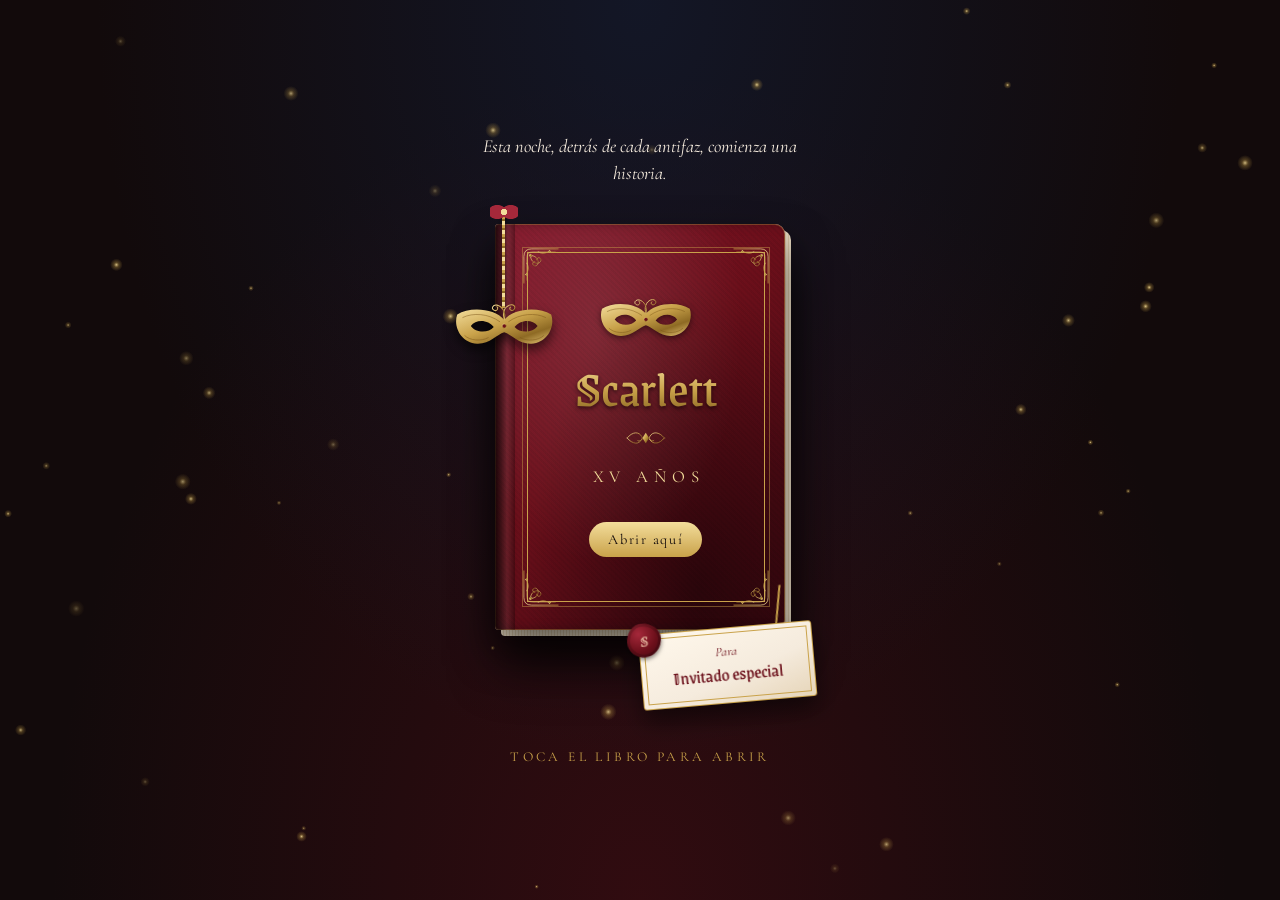
==== commit 096795a8: "Pase con QR, página de puerta y códigos protegidos" ====
--- a/index.html
+++ b/index.html
@@ -213,6 +213,21 @@
     </section>
 
 
+    <!-- Pase de entrada (solo si el enlace es válido) -->
+    <section class="seccion pase" id="seccionPase" hidden>
+      <p class="etiqueta">Tu pase de entrada</p>
+      <div class="pase-tarjeta">
+        <svg class="esq e1"><use href="#esquina"/></svg><svg class="esq e2"><use href="#esquina"/></svg>
+        <svg class="esq e3"><use href="#esquina"/></svg><svg class="esq e4"><use href="#esquina"/></svg>
+        <span class="lacre">S</span>
+        <p class="pase-nombre" id="paseNombre"></p>
+        <p class="pase-cupo" id="paseCupo"></p>
+        <div class="pase-qr" id="paseQR" aria-label="Código QR de tu pase"></div>
+        <p class="pase-nota">Pase personal e intransferible.<br>Muéstralo en la entrada 🎭</p>
+      </div>
+      <p class="texto pase-consejo">Haz una captura de pantalla para tenerlo a mano.</p>
+    </section>
+
     <!-- 6. Vestimenta -->
     <section class="seccion vestimenta tarjeta-seccion">
       <svg class="esq e1"><use href="#esquina"/></svg><svg class="esq e2"><use href="#esquina"/></svg>
@@ -252,6 +267,7 @@
   </button>
 
   <audio id="audio" src="assets/musica.mp3" preload="auto" loop></audio>
+  <script src="assets/vendor/qrcode.min.js"></script>
   <script src="script.js"></script>
 </body>
 </html>
--- a/styles.css
+++ b/styles.css
@@ -282,6 +282,24 @@
 .linea .punto { width: 10px; height: 10px; transform: rotate(45deg); background: var(--dorado); justify-self: center; position: relative; left: 1px; box-shadow: 0 0 10px rgba(201,162,74,.7); }
 .linea .t { font-size: 1.2rem; padding-left: 8px; }
 
+/* Pase de entrada */
+.pase-tarjeta {
+  position: relative; max-width: 300px; margin: 6px auto 0; padding: 26px 22px 22px;
+  background: linear-gradient(160deg, #FFF8EC, var(--marfil) 60%, #E6D5B9); color: var(--negro);
+  border: 1.5px solid var(--dorado); outline: 1px solid var(--dorado); outline-offset: -8px;
+  border-radius: 4px; box-shadow: 0 16px 34px rgba(0,0,0,.55);
+}
+.pase-tarjeta .esq { width: 34px; height: 34px; }
+.pase-tarjeta .lacre { left: 50%; top: -17px; transform: translateX(-50%); }
+.pase-nombre { font-family: var(--gotica); font-weight: 600; font-size: 1.7rem; line-height: 1.15; color: var(--burdeos); }
+.pase-cupo { font-size: 1rem; font-weight: 600; letter-spacing: .06em; color: #5a4a3a; margin-top: 4px; }
+.pase-cupo:empty { display: none; }
+.pase-qr { width: 190px; margin: 14px auto 10px; padding: 8px; background: #fff; border-radius: 4px; }
+.pase-qr svg { display: block; width: 100%; height: auto; }
+.pase-qr svg path, .pase-qr svg rect[fill="black"] { fill: var(--negro); }
+.pase-nota { font-size: .95rem; font-style: italic; color: var(--burdeos); line-height: 1.35; }
+.pase-consejo { font-size: .95rem; margin-top: 14px; opacity: .75; }
+
 /* Vestimenta */
 .icono-antifaz { width: 140px; height: 70px; display: block; margin: 8px auto 12px; filter: drop-shadow(0 4px 10px rgba(201,162,74,.3)); }
 .icono-antifaz.pequeno { width: 80px; height: 40px; margin-top: 20px; }
